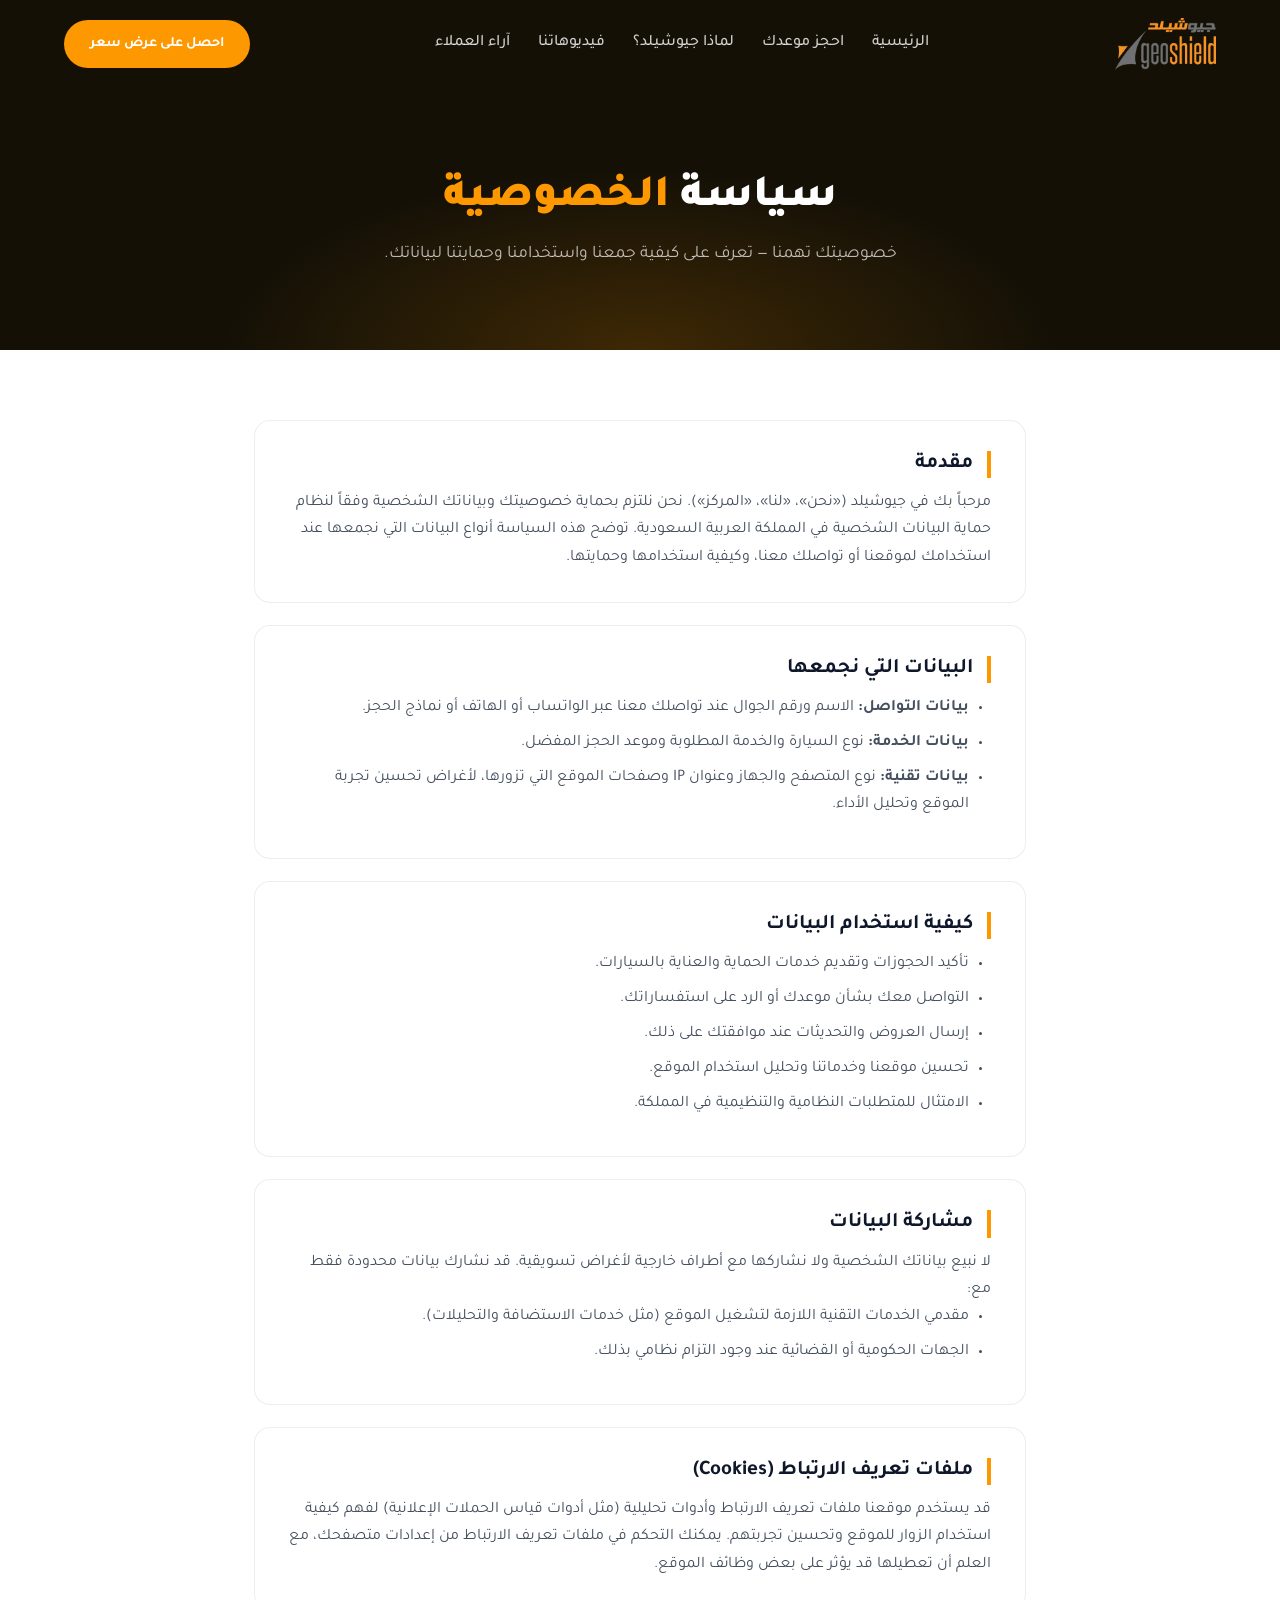
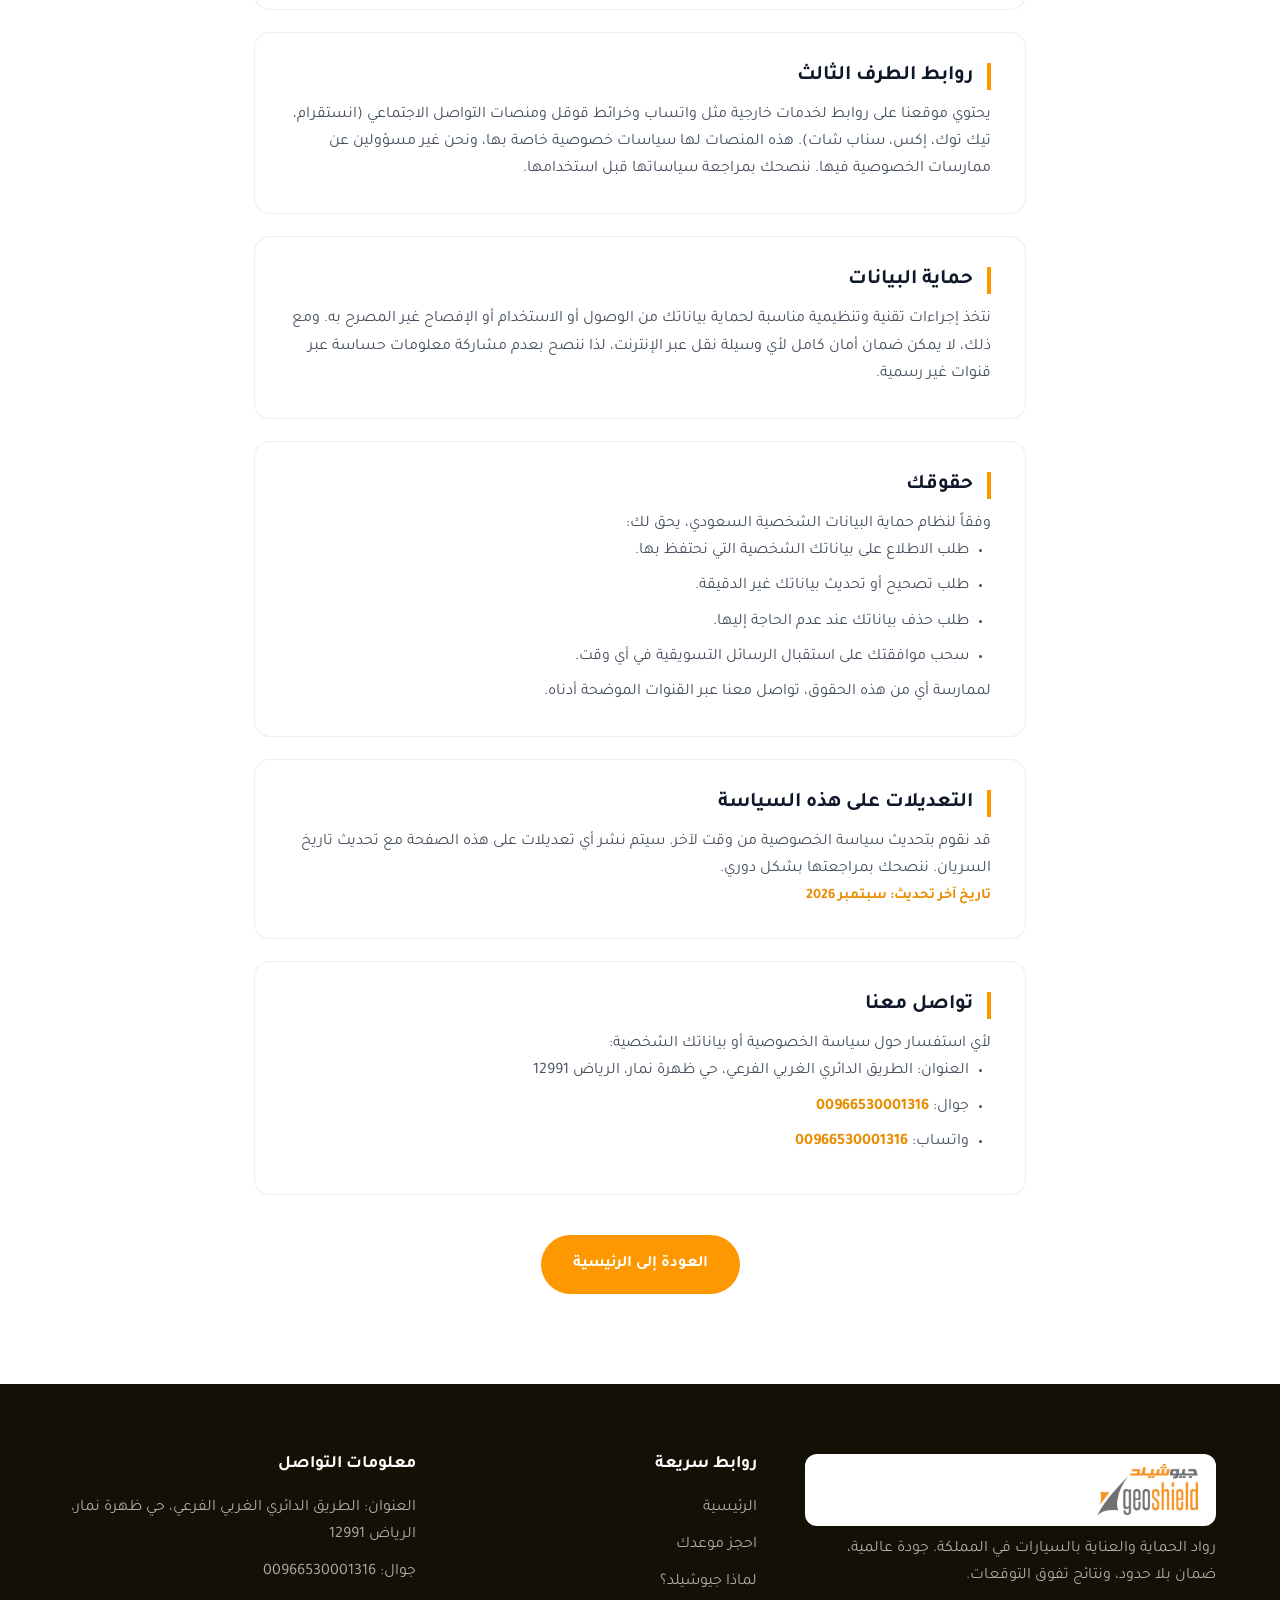
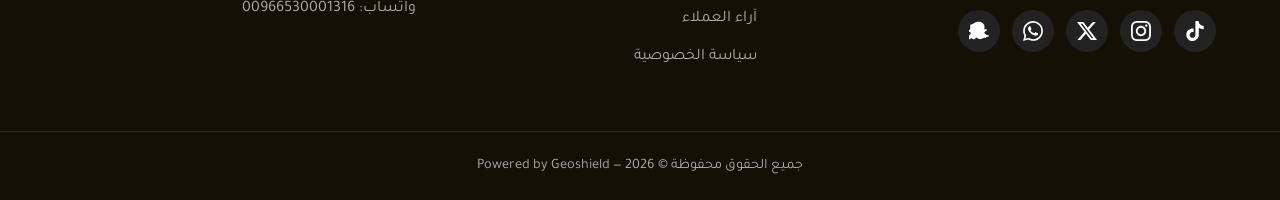
==== privacy.html @ b201f543 "Add privacy policy page, official brand icons, GTM hook - New privacy.html (Arabic PDPL-aligned priv" ====
<!DOCTYPE html>
<html lang="ar" dir="rtl">
<head>
  <meta charset="UTF-8" />
  <meta name="viewport" content="width=device-width, initial-scale=1.0" />
  <title>سياسة الخصوصية | جيوشيلد — Geoshield</title>
  <meta name="description" content="سياسة الخصوصية لمركز جيوشيلد للعناية بالسيارات — كيف نجمع ونستخدم ونحمي بياناتك." />
  <meta name="robots" content="index, follow" />
  <meta name="theme-color" content="#FD9800" />
  <link rel="canonical" href="https://geoshield-sa.com/privacy" />
  <link rel="icon" href="assets/favicon.png" />
  <link rel="preconnect" href="https://fonts.googleapis.com" />
  <link rel="preconnect" href="https://fonts.gstatic.com" crossorigin />
  <link href="https://fonts.googleapis.com/css2?family=Tajawal:wght@400;500;700;800;900&display=swap" rel="stylesheet" />
  <link rel="stylesheet" href="style.css" />
</head>
<body>

  <!-- ===== Header ===== -->
  <header class="site-header scrolled" id="siteHeader">
    <div class="container header-inner">
      <a href="index.html" class="logo">
        <img src="assets/logo.png" alt="Geoshield - جيوشيلد" />
      </a>

      <nav class="main-nav" id="mainNav">
        <a href="index.html" class="nav-link">الرئيسية</a>
        <a href="index.html#booking" class="nav-link">احجز موعدك</a>
        <a href="index.html#features" class="nav-link">لماذا جيوشيلد؟</a>
        <a href="index.html#videos" class="nav-link">فيديوهاتنا</a>
        <a href="index.html#reviews" class="nav-link">آراء العملاء</a>
      </nav>

      <a href="https://wa.me/966530001316" target="_blank" rel="noopener" class="btn btn-primary header-cta">احصل على عرض سعر</a>

      <button class="menu-toggle" id="menuToggle" aria-label="القائمة">
        <span></span><span></span><span></span>
      </button>
    </div>
  </header>

  <!-- ===== Page hero ===== -->
  <section class="page-hero">
    <div class="container">
      <h1>سياسة <span class="accent">الخصوصية</span></h1>
      <p>خصوصيتك تهمنا — تعرف على كيفية جمعنا واستخدامنا وحمايتنا لبياناتك.</p>
    </div>
  </section>

  <!-- ===== Content ===== -->
  <section class="policy-content">
    <div class="container policy-container">

      <div class="policy-block reveal">
        <h2>مقدمة</h2>
        <p>مرحباً بك في جيوشيلد («نحن»، «لنا»، «المركز»). نحن نلتزم بحماية خصوصيتك وبياناتك الشخصية وفقاً لنظام حماية البيانات الشخصية في المملكة العربية السعودية. توضح هذه السياسة أنواع البيانات التي نجمعها عند استخدامك لموقعنا أو تواصلك معنا، وكيفية استخدامها وحمايتها.</p>
      </div>

      <div class="policy-block reveal">
        <h2>البيانات التي نجمعها</h2>
        <ul>
          <li><strong>بيانات التواصل:</strong> الاسم ورقم الجوال عند تواصلك معنا عبر الواتساب أو الهاتف أو نماذج الحجز.</li>
          <li><strong>بيانات الخدمة:</strong> نوع السيارة والخدمة المطلوبة وموعد الحجز المفضل.</li>
          <li><strong>بيانات تقنية:</strong> نوع المتصفح والجهاز وعنوان IP وصفحات الموقع التي تزورها، لأغراض تحسين تجربة الموقع وتحليل الأداء.</li>
        </ul>
      </div>

      <div class="policy-block reveal">
        <h2>كيفية استخدام البيانات</h2>
        <ul>
          <li>تأكيد الحجوزات وتقديم خدمات الحماية والعناية بالسيارات.</li>
          <li>التواصل معك بشأن موعدك أو الرد على استفساراتك.</li>
          <li>إرسال العروض والتحديثات عند موافقتك على ذلك.</li>
          <li>تحسين موقعنا وخدماتنا وتحليل استخدام الموقع.</li>
          <li>الامتثال للمتطلبات النظامية والتنظيمية في المملكة.</li>
        </ul>
      </div>

      <div class="policy-block reveal">
        <h2>مشاركة البيانات</h2>
        <p>لا نبيع بياناتك الشخصية ولا نشاركها مع أطراف خارجية لأغراض تسويقية. قد نشارك بيانات محدودة فقط مع:</p>
        <ul>
          <li>مقدمي الخدمات التقنية اللازمة لتشغيل الموقع (مثل خدمات الاستضافة والتحليلات).</li>
          <li>الجهات الحكومية أو القضائية عند وجود التزام نظامي بذلك.</li>
        </ul>
      </div>

      <div class="policy-block reveal">
        <h2>ملفات تعريف الارتباط (Cookies)</h2>
        <p>قد يستخدم موقعنا ملفات تعريف الارتباط وأدوات تحليلية (مثل أدوات قياس الحملات الإعلانية) لفهم كيفية استخدام الزوار للموقع وتحسين تجربتهم. يمكنك التحكم في ملفات تعريف الارتباط من إعدادات متصفحك، مع العلم أن تعطيلها قد يؤثر على بعض وظائف الموقع.</p>
      </div>

      <div class="policy-block reveal">
        <h2>روابط الطرف الثالث</h2>
        <p>يحتوي موقعنا على روابط لخدمات خارجية مثل واتساب وخرائط قوقل ومنصات التواصل الاجتماعي (انستقرام، تيك توك، إكس، سناب شات). هذه المنصات لها سياسات خصوصية خاصة بها، ونحن غير مسؤولين عن ممارسات الخصوصية فيها. ننصحك بمراجعة سياساتها قبل استخدامها.</p>
      </div>

      <div class="policy-block reveal">
        <h2>حماية البيانات</h2>
        <p>نتخذ إجراءات تقنية وتنظيمية مناسبة لحماية بياناتك من الوصول أو الاستخدام أو الإفصاح غير المصرح به. ومع ذلك، لا يمكن ضمان أمان كامل لأي وسيلة نقل عبر الإنترنت، لذا ننصح بعدم مشاركة معلومات حساسة عبر قنوات غير رسمية.</p>
      </div>

      <div class="policy-block reveal">
        <h2>حقوقك</h2>
        <p>وفقاً لنظام حماية البيانات الشخصية السعودي، يحق لك:</p>
        <ul>
          <li>طلب الاطلاع على بياناتك الشخصية التي نحتفظ بها.</li>
          <li>طلب تصحيح أو تحديث بياناتك غير الدقيقة.</li>
          <li>طلب حذف بياناتك عند عدم الحاجة إليها.</li>
          <li>سحب موافقتك على استقبال الرسائل التسويقية في أي وقت.</li>
        </ul>
        <p>لممارسة أي من هذه الحقوق، تواصل معنا عبر القنوات الموضحة أدناه.</p>
      </div>

      <div class="policy-block reveal">
        <h2>التعديلات على هذه السياسة</h2>
        <p>قد نقوم بتحديث سياسة الخصوصية من وقت لآخر. سيتم نشر أي تعديلات على هذه الصفحة مع تحديث تاريخ السريان. ننصحك بمراجعتها بشكل دوري.</p>
        <p class="policy-date">تاريخ آخر تحديث: سبتمبر 2026</p>
      </div>

      <div class="policy-block reveal">
        <h2>تواصل معنا</h2>
        <p>لأي استفسار حول سياسة الخصوصية أو بياناتك الشخصية:</p>
        <ul>
          <li>العنوان: الطريق الدائري الغربي الفرعي، حي ظهرة نمار، الرياض 12991</li>
          <li>جوال: <a href="tel:00966530001316" dir="ltr">00966530001316</a></li>
          <li>واتساب: <a href="https://wa.me/966530001316" target="_blank" rel="noopener" dir="ltr">00966530001316</a></li>
        </ul>
      </div>

      <div class="policy-back reveal">
        <a href="index.html" class="btn btn-primary">العودة إلى الرئيسية</a>
      </div>

    </div>
  </section>

  <!-- ===== Footer ===== -->
  <footer class="site-footer">
    <div class="container footer-grid">
      <div class="footer-col footer-brand">
        <a href="index.html" class="logo footer-logo">
          <img src="assets/logo.png" alt="Geoshield - جيوشيلد" />
        </a>
        <p>رواد الحماية والعناية بالسيارات في المملكة. جودة عالمية، ضمان بلا حدود، ونتائج تفوق التوقعات.</p>
        <div class="socials">
          <a href="https://www.tiktok.com/@geoshield2024" target="_blank" rel="noopener" aria-label="تيك توك" title="TikTok" class="social-tiktok">
            <svg viewBox="0 0 24 24" fill="currentColor"><path d="M12.525.02c1.31-.02 2.61-.01 3.91-.02.08 1.53.63 3.09 1.75 4.17 1.12 1.11 2.7 1.62 4.24 1.79v4.03c-1.44-.05-2.89-.35-4.2-.97-.57-.26-1.1-.59-1.62-.93-.01 2.92.01 5.84-.02 8.75-.08 1.4-.54 2.79-1.35 3.94-1.31 1.92-3.58 3.17-5.91 3.21-1.43.08-2.86-.31-4.08-1.03-2.02-1.19-3.44-3.37-3.65-5.71-.02-.5-.03-1-.01-1.49.18-1.9 1.12-3.72 2.58-4.96 1.66-1.44 3.98-2.13 6.15-1.72.02 1.48-.04 2.96-.04 4.44-.99-.32-2.15-.23-3.02.37-.63.41-1.11 1.04-1.36 1.75-.21.51-.15 1.07-.14 1.61.24 1.64 1.82 3.02 3.5 2.87 1.12-.01 2.19-.66 2.77-1.61.19-.33.4-.67.41-1.06.1-1.79.06-3.57.07-5.36.01-4.03-.01-8.05.02-12.07z"/></svg>
          </a>
          <a href="https://www.instagram.com/geoshield2024" target="_blank" rel="noopener" aria-label="انستقرام" title="Instagram" class="social-instagram">
            <svg viewBox="0 0 24 24" fill="currentColor"><path d="M12 0C8.74 0 8.333.015 7.053.072 5.775.132 4.905.333 4.14.63c-.789.306-1.459.717-2.126 1.384S.935 3.35.63 4.14C.333 4.905.131 5.775.072 7.053.012 8.333 0 8.74 0 12s.015 3.667.072 4.947c.06 1.277.261 2.148.558 2.913.306.788.717 1.459 1.384 2.126.667.666 1.336 1.079 2.126 1.384.766.296 1.636.499 2.913.558C8.333 23.988 8.74 24 12 24s3.667-.015 4.947-.072c1.277-.06 2.148-.262 2.913-.558.788-.306 1.459-.718 2.126-1.384.666-.667 1.079-1.335 1.384-2.126.296-.765.499-1.636.558-2.913.06-1.28.072-1.687.072-4.947s-.015-3.667-.072-4.947c-.06-1.277-.262-2.149-.558-2.913-.306-.789-.718-1.459-1.384-2.126C21.319 1.347 20.651.935 19.86.63c-.765-.297-1.636-.499-2.913-.558C15.667.012 15.26 0 12 0zm0 2.16c3.203 0 3.585.016 4.85.071 1.17.055 1.805.249 2.227.415.562.217.96.477 1.382.896.419.42.679.819.896 1.381.164.422.36 1.057.413 2.227.057 1.266.07 1.646.07 4.85s-.015 3.585-.074 4.85c-.061 1.17-.256 1.805-.421 2.227-.224.562-.479.96-.899 1.382-.419.419-.824.679-1.38.896-.42.164-1.065.36-2.235.413-1.274.057-1.649.07-4.859.07-3.211 0-3.586-.015-4.859-.074-1.171-.061-1.816-.256-2.236-.421-.569-.224-.96-.479-1.379-.899-.421-.419-.69-.824-.9-1.38-.165-.42-.359-1.065-.42-2.235-.045-1.26-.061-1.649-.061-4.844 0-3.196.016-3.586.061-4.861.061-1.17.255-1.814.42-2.234.21-.57.479-.96.9-1.381.419-.419.81-.689 1.379-.898.42-.166 1.051-.361 2.221-.421 1.275-.045 1.65-.06 4.859-.06l.045.03zm0 3.678c-3.405 0-6.162 2.76-6.162 6.162 0 3.405 2.76 6.162 6.162 6.162 3.405 0 6.162-2.76 6.162-6.162 0-3.405-2.76-6.162-6.162-6.162zM12 16c-2.21 0-4-1.79-4-4s1.79-4 4-4 4 1.79 4 4-1.79 4-4 4zm7.846-10.405c0 .795-.646 1.44-1.44 1.44-.795 0-1.44-.646-1.44-1.44 0-.794.646-1.439 1.44-1.439.793-.001 1.44.645 1.44 1.439z"/></svg>
          </a>
          <a href="https://x.com/geoshield2024" target="_blank" rel="noopener" aria-label="إكس" title="X" class="social-x">
            <svg viewBox="0 0 24 24" fill="currentColor"><path d="M18.901 1.153h3.68l-8.04 9.19L24 22.846h-7.406l-5.8-7.584-6.638 7.584H.474l8.6-9.83L0 1.154h7.594l5.243 6.932ZM17.61 20.644h2.039L6.486 3.24H4.298Z"/></svg>
          </a>
          <a href="https://wa.me/966530001316" target="_blank" rel="noopener" aria-label="واتساب" title="WhatsApp" class="social-whatsapp">
            <svg viewBox="0 0 24 24" fill="currentColor"><path d="M17.472 14.382c-.297-.149-1.758-.867-2.03-.967-.273-.099-.471-.148-.67.15-.197.297-.767.966-.94 1.164-.173.199-.347.223-.644.075-.297-.15-1.255-.463-2.39-1.475-.883-.788-1.48-1.761-1.653-2.059-.173-.297-.018-.458.13-.606.134-.133.298-.347.446-.52.149-.174.198-.298.298-.497.099-.198.05-.371-.025-.52-.075-.149-.669-1.612-.916-2.207-.242-.579-.487-.5-.669-.51-.173-.008-.371-.01-.57-.01-.198 0-.52.074-.792.372-.272.297-1.04 1.016-1.04 2.479 0 1.462 1.065 2.875 1.213 3.074.149.198 2.096 3.2 5.077 4.487.709.306 1.262.489 1.694.625.712.227 1.36.195 1.871.118.571-.085 1.758-.719 2.006-1.413.248-.694.248-1.289.173-1.413-.074-.124-.272-.198-.57-.347m-5.421 7.403h-.004a9.87 9.87 0 01-5.031-1.378l-.361-.214-3.741.982.998-3.648-.235-.374a9.86 9.86 0 01-1.51-5.26c.001-5.45 4.436-9.884 9.888-9.884 2.64 0 5.122 1.03 6.988 2.898a9.825 9.825 0 012.893 6.994c-.003 5.45-4.437 9.884-9.885 9.884m8.413-18.297A11.815 11.815 0 0012.05 0C5.495 0 .16 5.335.157 11.892c0 2.096.547 4.142 1.588 5.945L.057 24l6.305-1.654a11.882 11.882 0 005.683 1.448h.005c6.554 0 11.89-5.335 11.893-11.893 0-3.176-1.236-6.16-3.485-8.403z"/></svg>
          </a>
          <a href="https://www.snapchat.com/add/geoshield2024" target="_blank" rel="noopener" aria-label="سناب شات" title="Snapchat" class="social-snapchat">
            <svg viewBox="0 0 24 24" fill="currentColor"><path d="M12.206.793c.99 0 4.347.276 5.93 3.821.529 1.193.403 3.219.299 4.847l-.003.06c-.012.18-.022.345-.03.51.075.045.203.09.401.09.3-.016.659-.12 1.033-.301.165-.088.344-.104.464-.104.182 0 .359.029.509.09.45.149.734.479.734.838.015.449-.419.839-1.106 1.123-.059.029-.135.075-.24.135-.704.42-1.689 1.096-1.811 1.767-.015.09-.016.195.03.314.359.959 1.383 2.168 3.195 2.807.40.14 1.05.283 1.732.359.39.045.705.35.705.75 0 .18-.074.33-.216.439-.34.269-1.542.704-2.983.869-.083.165-.268.614-.330.854-.047.167-.104.285-.224.315-.36.104-1.005-.21-1.845-.21-.314 0-.644.045-.958.135-.374.104-.708.269-1.047.478-.762.479-1.591.987-2.823.987-.136 0-.277-.015-.418-.045h-.077c-.254-.015-.524-.031-.809-.031-.525 0-1.048-.015-1.396-.644-.149-.269-.463-.569-.914-.733-.464-.166-.853-.226-1.093-.227-.06 0-.119.006-.18.015-.104.016-.254.045-.389.104-.364.166-.523.362-.66.524-.044.045-.086.089-.134.135-.249.314-.704.928-1.532.928-.39 0-.823-.09-1.303-.286-.495-.195-.96-.434-1.154-.494-.421-.123-.704-.178-.883-.18-.36-.006-.569.135-.778.356-.074.075-.163.16-.269.26-.299.298-.763.417-1.149.412-.162-.006-.308-.029-.43-.074-.074-.031-.133-.076-.178-.135-.135-.193-.209-.48-.314-.728-.073-.179-.163-.402-.268-.522-1.555-.09-2.983-.439-3.24-.787-.105-.149-.151-.321-.136-.509.03-.36.359-.631.69-.691.141-.029.282-.051.423-.075.659-.106 1.576-.254 2.211-.532 1.679-.734 2.504-2.237 2.733-2.933.046-.134.062-.312.051-.478-.023-.359-.209-.703-.539-.934-.435-.299-.986-.551-1.615-.741-.105-.031-.225-.061-.33-.09-.359-.09-.702-.18-.959-.374-.216-.164-.371-.388-.44-.637-.076-.27-.007-.549.194-.776.254-.293.645-.421 1.017-.419.163-.001.314.029.471.077.191.059.419.135.73.135.196 0 .468-.06.797-.352l.096-.111c.097-1.649.096-3.587.035-4.715-.015-.269-.018-.603 0-.878C6.159 3.462 7.16.955 10.105.808 10.508.793 11.932.793 12.206.793z"/></svg>
          </a>
        </div>
      </div>

      <div class="footer-col">
        <h4>روابط سريعة</h4>
        <a href="index.html">الرئيسية</a>
        <a href="index.html#booking">احجز موعدك</a>
        <a href="index.html#features">لماذا جيوشيلد؟</a>
        <a href="index.html#reviews">آراء العملاء</a>
        <a href="privacy.html">سياسة الخصوصية</a>
      </div>

      <div class="footer-col">
        <h4>معلومات التواصل</h4>
        <p>العنوان: الطريق الدائري الغربي الفرعي، حي ظهرة نمار، الرياض 12991</p>
        <p>جوال: <a href="tel:00966530001316" dir="ltr">00966530001316</a></p>
        <p>واتساب: <a href="https://wa.me/966530001316" target="_blank" rel="noopener" dir="ltr">00966530001316</a></p>
      </div>
    </div>

    <div class="footer-bottom">
      <div class="container">
        <p>جميع الحقوق محفوظة © <span id="year">2026</span> — Powered by Geoshield</p>
      </div>
    </div>
  </footer>

  <script src="script.js"></script>
</body>
</html>
---- style.css ----
/* ===== Geoshield Landing — same palette as geoshield-sa.com ===== */
:root {
  --orange: #FD9800;
  --orange-dark: #E98C00;
  --navy: #0F172A;
  --gray: #454F5E;
  --cream: #FEF9E1;
  --cream-dark: #F9F0C8;
  --dark: #141006;
  --dark-2: #222222;
  --white: #FFFFFF;
  --radius: 16px;
  --shadow: 0 10px 30px rgba(15, 23, 42, .10);
  --transition: .3s ease;
}

* { margin: 0; padding: 0; box-sizing: border-box; }

html { scroll-behavior: smooth; scroll-padding-top: 90px; }

body {
  font-family: 'Tajawal', sans-serif;
  color: var(--gray);
  background: var(--white);
  line-height: 1.7;
  overflow-x: hidden;
}

.container { max-width: 1200px; margin: 0 auto; padding: 0 24px; }

h1, h2, h3, h4 { color: var(--navy); line-height: 1.3; }
a { text-decoration: none; color: inherit; }
img { max-width: 100%; display: block; }

.accent { color: var(--orange); }

/* ===== Buttons ===== */
.btn {
  display: inline-flex;
  align-items: center;
  gap: 10px;
  padding: 14px 30px;
  border-radius: 50px;
  font-weight: 700;
  font-size: 1rem;
  border: 2px solid transparent;
  cursor: pointer;
  transition: var(--transition);
}
.btn-sm { padding: 10px 24px; font-size: .9rem; }

.btn-primary {
  background: var(--orange);
  color: var(--white);
}
.btn-primary:hover {
  background: var(--orange-dark);
  transform: translateY(-3px);
  box-shadow: 0 12px 24px rgba(253, 152, 0, .35);
}

.btn-outline {
  border-color: rgba(255, 255, 255, .35);
  color: var(--white);
}
.btn-outline:hover {
  background: var(--white);
  color: var(--navy);
  transform: translateY(-3px);
}

.btn-outline-dark {
  border-color: var(--navy);
  color: var(--navy);
}
.btn-outline-dark:hover {
  background: var(--navy);
  color: var(--white);
  transform: translateY(-3px);
}

.btn-light {
  background: var(--white);
  color: var(--orange-dark);
}
.btn-light:hover {
  background: var(--navy);
  color: var(--white);
  transform: translateY(-3px);
}

/* ===== Header ===== */
.site-header {
  position: fixed;
  inset-inline: 0;
  top: 0;
  z-index: 100;
  padding: 18px 0;
  transition: var(--transition);
}
.site-header.scrolled {
  background: rgba(20, 16, 6, .92);
  backdrop-filter: blur(12px);
  padding: 10px 0;
  box-shadow: 0 4px 20px rgba(0, 0, 0, .35);
}

.header-inner {
  display: flex;
  align-items: center;
  justify-content: space-between;
  gap: 20px;
}

.logo img { height: 52px; width: auto; }

.main-nav {
  display: flex;
  gap: 28px;
}
.nav-link {
  color: rgba(255, 255, 255, .8);
  font-weight: 500;
  position: relative;
  transition: var(--transition);
}
.nav-link::after {
  content: '';
  position: absolute;
  bottom: -6px;
  inset-inline-start: 0;
  width: 0;
  height: 2px;
  background: var(--orange);
  transition: var(--transition);
}
.nav-link:hover, .nav-link.active { color: var(--white); }
.nav-link:hover::after, .nav-link.active::after { width: 100%; }

.header-cta { padding: 10px 24px; font-size: .9rem; }

.menu-toggle {
  display: none;
  flex-direction: column;
  gap: 5px;
  background: none;
  border: none;
  cursor: pointer;
  padding: 6px;
}
.menu-toggle span {
  width: 26px;
  height: 3px;
  background: var(--white);
  border-radius: 3px;
  transition: var(--transition);
}
.menu-toggle.open span:nth-child(1) { transform: translateY(8px) rotate(45deg); }
.menu-toggle.open span:nth-child(2) { opacity: 0; }
.menu-toggle.open span:nth-child(3) { transform: translateY(-8px) rotate(-45deg); }

/* ===== Hero ===== */
.hero {
  position: relative;
  background: var(--dark);
  padding: 170px 0 140px;
  overflow: hidden;
}
.hero::before {
  content: '';
  position: absolute;
  inset: 0;
  background:
    radial-gradient(600px 300px at 85% 20%, rgba(253, 152, 0, .18), transparent 70%),
    radial-gradient(500px 300px at 10% 90%, rgba(253, 152, 0, .10), transparent 70%);
}
.hero-glow {
  position: absolute;
  bottom: -140px;
  inset-inline-start: 50%;
  transform: translateX(50%);
  width: 900px;
  height: 300px;
  background: radial-gradient(ellipse, rgba(253, 152, 0, .25), transparent 70%);
  pointer-events: none;
}

.hero-inner {
  position: relative;
  display: grid;
  grid-template-columns: 1.1fr 1fr;
  align-items: center;
  gap: 40px;
}

.hero-badge {
  display: inline-block;
  background: rgba(253, 152, 0, .14);
  color: var(--orange);
  border: 1px solid rgba(253, 152, 0, .4);
  padding: 6px 18px;
  border-radius: 50px;
  font-size: .85rem;
  font-weight: 700;
  margin-bottom: 20px;
}

.hero-text h1 {
  color: var(--white);
  font-size: clamp(2rem, 4.5vw, 3.4rem);
  font-weight: 900;
  margin-bottom: 18px;
}
.hero-text p {
  color: rgba(255, 255, 255, .72);
  font-size: 1.2rem;
  max-width: 480px;
  margin-bottom: 34px;
}

.hero-actions { display: flex; gap: 16px; flex-wrap: wrap; }

.hero-image img {
  filter: drop-shadow(0 30px 40px rgba(0, 0, 0, .5));
}

/* ===== Info cards ===== */
.info-section {
  position: relative;
  z-index: 2;
  margin-top: -70px;
  padding-bottom: 90px;
}
.info-grid {
  display: grid;
  grid-template-columns: repeat(3, 1fr);
  gap: 24px;
}
.info-card {
  background: var(--white);
  border-radius: var(--radius);
  padding: 36px 28px;
  text-align: center;
  box-shadow: var(--shadow);
  border-top: 4px solid var(--orange);
  transition: var(--transition);
}
.info-card:hover { transform: translateY(-8px); }
.info-card h3 { font-size: 1.25rem; margin-bottom: 8px; }
.info-card p { margin-bottom: 20px; }
.phone-number {
  font-size: 1.5rem;
  font-weight: 800;
  color: var(--navy);
  letter-spacing: 1px;
}

.info-icon {
  width: 64px;
  height: 64px;
  margin: 0 auto 18px;
  background: var(--cream);
  border-radius: 50%;
  display: grid;
  place-items: center;
}
.info-icon svg { width: 30px; height: 30px; fill: var(--orange); }

/* ===== Features ===== */
.features {
  background: var(--cream);
  padding: 100px 0;
}

.section-head {
  text-align: center;
  max-width: 640px;
  margin: 0 auto 60px;
}
.section-head h2 {
  font-size: clamp(1.7rem, 3.5vw, 2.6rem);
  font-weight: 800;
  margin-bottom: 12px;
}
.section-head p { font-size: 1.05rem; }

.section-tag {
  display: inline-block;
  background: var(--cream-dark);
  color: var(--orange-dark);
  padding: 5px 18px;
  border-radius: 50px;
  font-size: .85rem;
  font-weight: 700;
  margin-bottom: 14px;
}

.features-grid {
  display: grid;
  grid-template-columns: repeat(3, 1fr);
  gap: 24px;
}
.feature-card {
  background: var(--white);
  border-radius: var(--radius);
  padding: 36px 28px;
  transition: var(--transition);
  border: 1px solid rgba(15, 23, 42, .06);
}
.feature-card:hover {
  transform: translateY(-8px);
  box-shadow: var(--shadow);
  border-color: rgba(253, 152, 0, .4);
}
.feature-card h3 { font-size: 1.2rem; margin-bottom: 10px; }
.feature-card p { font-size: .95rem; }

.feature-icon {
  width: 60px;
  height: 60px;
  background: linear-gradient(135deg, var(--orange), var(--orange-dark));
  border-radius: 14px;
  display: grid;
  place-items: center;
  margin-bottom: 20px;
  box-shadow: 0 8px 18px rgba(253, 152, 0, .35);
}
.feature-icon svg { width: 30px; height: 30px; fill: var(--white); }

/* ===== Videos (social embeds) ===== */
.videos {
  background: var(--white);
  padding: 100px 0;
}

.video-tabs {
  display: flex;
  justify-content: center;
  gap: 14px;
  margin-bottom: 44px;
}
.video-tab {
  display: inline-flex;
  align-items: center;
  gap: 10px;
  padding: 12px 32px;
  border-radius: 50px;
  border: 2px solid rgba(15, 23, 42, .12);
  background: var(--white);
  color: var(--navy);
  font-family: inherit;
  font-weight: 700;
  font-size: 1rem;
  cursor: pointer;
  transition: var(--transition);
}
.video-tab:hover { border-color: var(--orange); color: var(--orange-dark); }
.video-tab.active {
  background: var(--orange);
  border-color: var(--orange);
  color: var(--white);
  box-shadow: 0 10px 22px rgba(253, 152, 0, .35);
}

.video-panel { display: none; }
.video-panel.active { display: block; }

/* Horizontal video scroller with branded scrollbar */
.video-grid {
  display: flex;
  gap: 24px;
  overflow-x: auto;
  overscroll-behavior-x: contain;
  scroll-snap-type: x mandatory;
  padding: 4px 4px 18px;
  scrollbar-width: thin;
  scrollbar-color: var(--orange) var(--cream);
}
.video-grid > * {
  flex: 0 0 min(340px, 82vw);
  scroll-snap-align: start;
}
.video-grid::-webkit-scrollbar { height: 10px; }
.video-grid::-webkit-scrollbar-track {
  background: var(--cream);
  border-radius: 10px;
}
.video-grid::-webkit-scrollbar-thumb {
  background: linear-gradient(135deg, var(--orange), var(--orange-dark));
  border-radius: 10px;
  border: 2px solid var(--cream);
}
.video-grid::-webkit-scrollbar-thumb:hover { background: var(--orange-dark); }
.video-frame {
  border: none;
  width: 100%;
  height: 760px;
  border-radius: var(--radius);
  background: var(--cream);
  box-shadow: var(--shadow);
}
/* Social video cards: embed media on top + branded "Watch now" footer
   covering the whole card bottom (desc/comments hidden) */
.tiktok-card,
.ig-card {
  display: flex;
  flex-direction: column;
  border-radius: var(--radius);
  overflow: hidden;
  background: var(--white);
  box-shadow: var(--shadow);
}
.tiktok-media,
.ig-media {
  overflow: hidden;
  background: #010101;
}
.tiktok-media .video-frame,
.ig-media .video-frame {
  border-radius: 0;
  box-shadow: none;
}

/* TikTok: player is 9:16 -> show exactly that, meta block sits right below */
.tiktok-media {
  aspect-ratio: 10 / 17;
  max-height: 620px;
}
.tiktok-media .video-frame {
  height: calc(100% + 220px);
  background: #010101;
}

/* Instagram: keep header + media (4:5 = 125% width), crop actions/caption below */
.ig-media { aspect-ratio: 3 / 4; background: var(--cream); }
.ig-media .video-frame { height: calc(100% + 340px); }

.tiktok-watch,
.ig-watch {
  display: flex;
  align-items: center;
  justify-content: center;
  gap: 10px;
  padding: 15px;
  color: var(--white);
  font-weight: 700;
  font-size: 1rem;
  transition: var(--transition);
}


.tiktok-watch svg,
.ig-watch svg { fill: var(--white); transition: var(--transition); }

/* TikTok brand: black + cyan/pink glitch accent */
.tiktok-watch {
  background: #010101;
  text-shadow: -1.5px 0 rgba(37, 244, 238, .7), 1.5px 0 rgba(254, 44, 85, .7);
}
.tiktok-watch svg {
  filter: drop-shadow(-1.5px 0 #25F4EE) drop-shadow(1.5px 0 #FE2C55);
}
.tiktok-watch:hover { background: #1f1f23; }

/* Instagram brand gradient */
.ig-watch {
  background: linear-gradient(45deg, #f09433, #e6683c, #dc2743, #cc2366, #bc1888);
  background-size: 200% 200%;
}
.ig-watch:hover {
  background-position: 100% 50%;
  filter: brightness(1.05);
}

.video-fallback {
  flex: 1 1 100%;
  background: var(--dark);
  border-radius: var(--radius);
  padding: 60px 30px;
  text-align: center;
  color: rgba(255, 255, 255, .7);
}
.video-fallback svg {
  width: 48px;
  height: 48px;
  fill: var(--orange);
  margin-bottom: 14px;
}
.video-fallback h3 { color: var(--white); margin-bottom: 8px; }
.video-fallback p { max-width: 480px; margin: 0 auto 22px; }

.video-more {
  text-align: center;
  margin-top: 36px;
}

/* ===== CTA Banner ===== */
.cta-banner {
  background: var(--dark);
  padding: 90px 0;
  position: relative;
  overflow: hidden;
}
.cta-banner::before {
  content: '';
  position: absolute;
  inset: 0;
  background: radial-gradient(700px 300px at 20% 50%, rgba(253, 152, 0, .22), transparent 70%);
}
.cta-inner {
  position: relative;
  display: flex;
  align-items: center;
  justify-content: space-between;
  gap: 40px;
  flex-wrap: wrap;
}
.cta-label {
  color: var(--orange);
  font-weight: 700;
  font-size: 1.1rem;
}
.cta-phone {
  display: block;
  color: var(--white);
  font-size: clamp(2.2rem, 5vw, 3.4rem);
  font-weight: 900;
  letter-spacing: 2px;
  margin: 6px 0 10px;
  transition: var(--transition);
}
.cta-phone:hover { color: var(--orange); }
.cta-text p {
  color: rgba(255, 255, 255, .7);
  max-width: 520px;
}

/* ===== Reviews ===== */
.reviews { padding: 100px 0; background: var(--white); }

.reviews-grid {
  display: grid;
  grid-template-columns: repeat(3, 1fr);
  gap: 24px;
}
.review-card {
  background: var(--cream);
  border-radius: var(--radius);
  padding: 32px 28px;
  transition: var(--transition);
  border: 1px solid rgba(15, 23, 42, .05);
}
.review-card:hover {
  transform: translateY(-8px);
  box-shadow: var(--shadow);
}
.review-card p { margin-bottom: 22px; font-size: .98rem; }

.stars {
  color: var(--orange);
  font-size: 1.2rem;
  letter-spacing: 4px;
  margin-bottom: 14px;
}

.reviewer {
  display: flex;
  align-items: center;
  gap: 12px;
}
.avatar {
  width: 46px;
  height: 46px;
  border-radius: 50%;
  background: linear-gradient(135deg, var(--orange), var(--orange-dark));
  color: var(--white);
  display: grid;
  place-items: center;
  font-weight: 800;
  font-size: 1.1rem;
}
.reviewer strong { color: var(--navy); display: block; }
.reviewer small { color: var(--gray); }

/* ===== Footer ===== */
.site-footer {
  background: var(--dark);
  color: rgba(255, 255, 255, .65);
  padding-top: 70px;
}
.footer-grid {
  display: grid;
  grid-template-columns: 1.4fr 1fr 1.2fr;
  gap: 48px;
  padding-bottom: 50px;
}
.footer-logo {
  display: inline-block;
  background: var(--white);
  padding: 10px 18px;
  border-radius: 12px;
  margin-bottom: 20px;
}
.footer-logo img { height: 52px; }

.footer-col h4 {
  color: var(--white);
  margin-bottom: 18px;
  font-size: 1.1rem;
}
.footer-col a {
  display: block;
  margin-bottom: 10px;
  transition: var(--transition);
}
.footer-col a:hover { color: var(--orange); }
.footer-col p { margin-bottom: 10px; }
.footer-col p a { display: inline; }

.socials { display: flex; gap: 12px; margin-top: 20px; }
.socials a {
  width: 42px;
  height: 42px;
  border-radius: 50%;
  background: var(--dark-2);
  display: grid;
  place-items: center;
  transition: var(--transition);
}
.socials a svg { width: 20px; height: 20px; fill: var(--white); }
.socials a {
  position: relative;
  overflow: hidden;
}
.socials a svg {
  position: relative;
  z-index: 1;
  transition: var(--transition);
}
.socials a:hover { transform: translateY(-5px) scale(1.05); }
.socials a:hover svg { fill: var(--white); }

.social-tiktok:hover   { background: #010101; box-shadow: 0 8px 18px rgba(1, 1, 1, .5); }
.social-instagram:hover { background: linear-gradient(45deg, #f09433, #e6683c, #dc2743, #cc2366, #bc1888); box-shadow: 0 8px 18px rgba(220, 39, 67, .45); }
.social-x:hover        { background: #000000; box-shadow: 0 8px 18px rgba(0, 0, 0, .5); }
.social-whatsapp:hover { background: #25D366; box-shadow: 0 8px 18px rgba(37, 211, 102, .45); }
.social-snapchat:hover { background: #FFFC00; box-shadow: 0 8px 18px rgba(255, 252, 0, .4); }
.social-snapchat:hover svg { fill: #141006; }

.footer-bottom {
  border-top: 1px solid rgba(255, 255, 255, .1);
  padding: 22px 0;
  text-align: center;
  font-size: .9rem;
}

/* ===== Floating contact buttons ===== */
.whatsapp-float,
.call-float {
  position: fixed;
  inset-inline-start: 26px;
  border-radius: 50%;
  color: var(--white);
  display: grid;
  place-items: center;
  z-index: 90;
  transition: var(--transition);
}
.whatsapp-float {
  bottom: 26px;
  --pulse: rgba(37, 211, 102, .45);
  background: #25D366;
  box-shadow: 0 8px 24px rgba(37, 211, 102, .5);
  animation: pulse 2.2s infinite;
}
.whatsapp-float:hover { transform: scale(1.1); background: #1ebe5b; }
@keyframes pulse {
  0% { box-shadow: 0 0 0 0 var(--pulse); }
  70% { box-shadow: 0 0 0 16px rgba(0, 0, 0, 0); }
  100% { box-shadow: 0 0 0 0 rgba(0, 0, 0, 0); }
}
.call-float {
  bottom: 96px;
  --pulse: rgba(253, 152, 0, .45);
  background: var(--orange);
  box-shadow: 0 8px 24px rgba(253, 152, 0, .5);
  animation: pulse 2.2s infinite;
}
.call-float:hover { transform: scale(1.1); background: var(--navy); }
.whatsapp-float, .call-float { width: 58px; height: 58px; }

/* ===== Inner pages (privacy policy) ===== */
.page-hero {
  background: var(--dark);
  padding: 170px 0 80px;
  text-align: center;
  position: relative;
  overflow: hidden;
}
.page-hero::before {
  content: '';
  position: absolute;
  inset: 0;
  background: radial-gradient(600px 260px at 50% 100%, rgba(253, 152, 0, .18), transparent 70%);
}
.page-hero h1 {
  position: relative;
  color: var(--white);
  font-size: clamp(1.9rem, 4vw, 2.8rem);
  font-weight: 900;
  margin-bottom: 12px;
}
.page-hero p {
  position: relative;
  color: rgba(255, 255, 255, .7);
  font-size: 1.1rem;
}

.policy-content { padding: 70px 0 90px; }
.policy-container { max-width: 820px; }
.policy-block {
  background: var(--white);
  border: 1px solid rgba(15, 23, 42, .07);
  border-radius: var(--radius);
  padding: 30px 34px;
  margin-bottom: 22px;
  transition: var(--transition);
}
.policy-block:hover { border-color: rgba(253, 152, 0, .4); box-shadow: var(--shadow); }
.policy-block h2 {
  font-size: 1.3rem;
  margin-bottom: 12px;
  padding-inline-start: 14px;
  border-inline-start: 4px solid var(--orange);
}
.policy-block ul { padding-inline-start: 22px; }
.policy-block li { margin-bottom: 8px; }
.policy-block a { color: var(--orange-dark); font-weight: 700; }
.policy-block a:hover { text-decoration: underline; }
.policy-date { font-size: .9rem; color: var(--orange-dark); font-weight: 700; }
.policy-back { text-align: center; margin-top: 40px; }

/* ===== Reveal animation ===== */
.reveal {
  opacity: 0;
  transform: translateY(30px);
  transition: opacity .7s ease, transform .7s ease;
}
.reveal.visible {
  opacity: 1;
  transform: translateY(0);
}

/* ===== Responsive ===== */
@media (max-width: 992px) {
  .hero-inner { grid-template-columns: 1fr; text-align: center; }
  .hero-text p { margin-inline: auto; }
  .hero-actions { justify-content: center; }
  .hero-image { max-width: 560px; margin: 0 auto; }
  .features-grid, .reviews-grid, .info-grid { grid-template-columns: repeat(2, 1fr); }
  .footer-grid { grid-template-columns: 1fr 1fr; }
}

@media (max-width: 768px) {
  .main-nav {
    position: fixed;
    top: 0;
    inset-inline-end: -100%;
    width: min(320px, 80vw);
    height: 100vh;
    background: var(--dark);
    flex-direction: column;
    padding: 110px 36px 40px;
    gap: 22px;
    transition: inset-inline-end .4s ease;
    box-shadow: -10px 0 40px rgba(0, 0, 0, .4);
  }
  .main-nav.open { inset-inline-end: 0; }
  .nav-link { font-size: 1.1rem; }
  .menu-toggle { display: flex; z-index: 110; }
  .header-cta { display: none; }

  /* Stack video cards vertically on mobile */
  .video-grid {
    flex-direction: column;
    overflow: visible;
    scroll-snap-type: none;
    padding-bottom: 0;
  }
  .video-grid > * { flex: none; width: 100%; }
}

@media (max-width: 600px) {
  .features-grid, .reviews-grid, .info-grid, .footer-grid { grid-template-columns: 1fr; }
  .video-frame { height: 660px; }
  .tiktok-media { max-height: 520px; }
  .video-tabs { flex-wrap: wrap; }
  .hero { padding: 140px 0 120px; }
  .cta-inner { flex-direction: column; text-align: center; }
  .cta-text p { margin-inline: auto; }
}
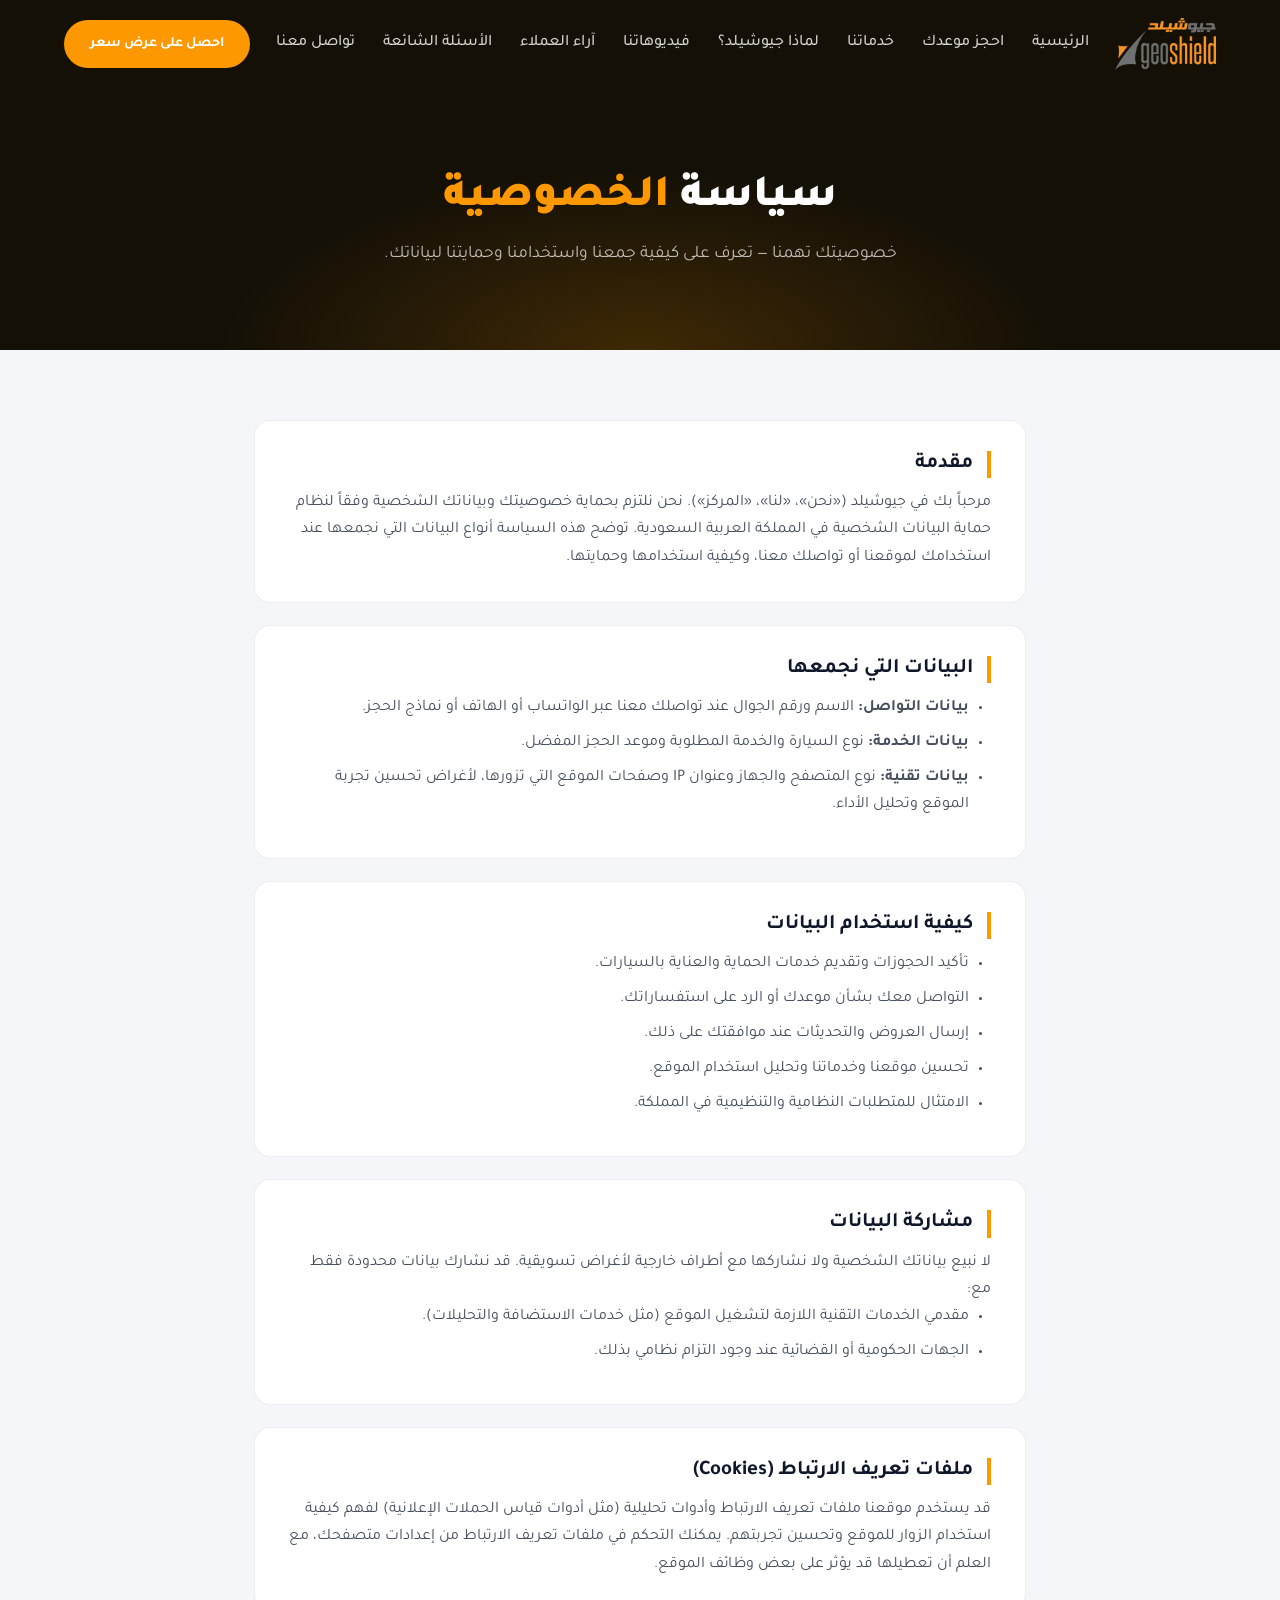
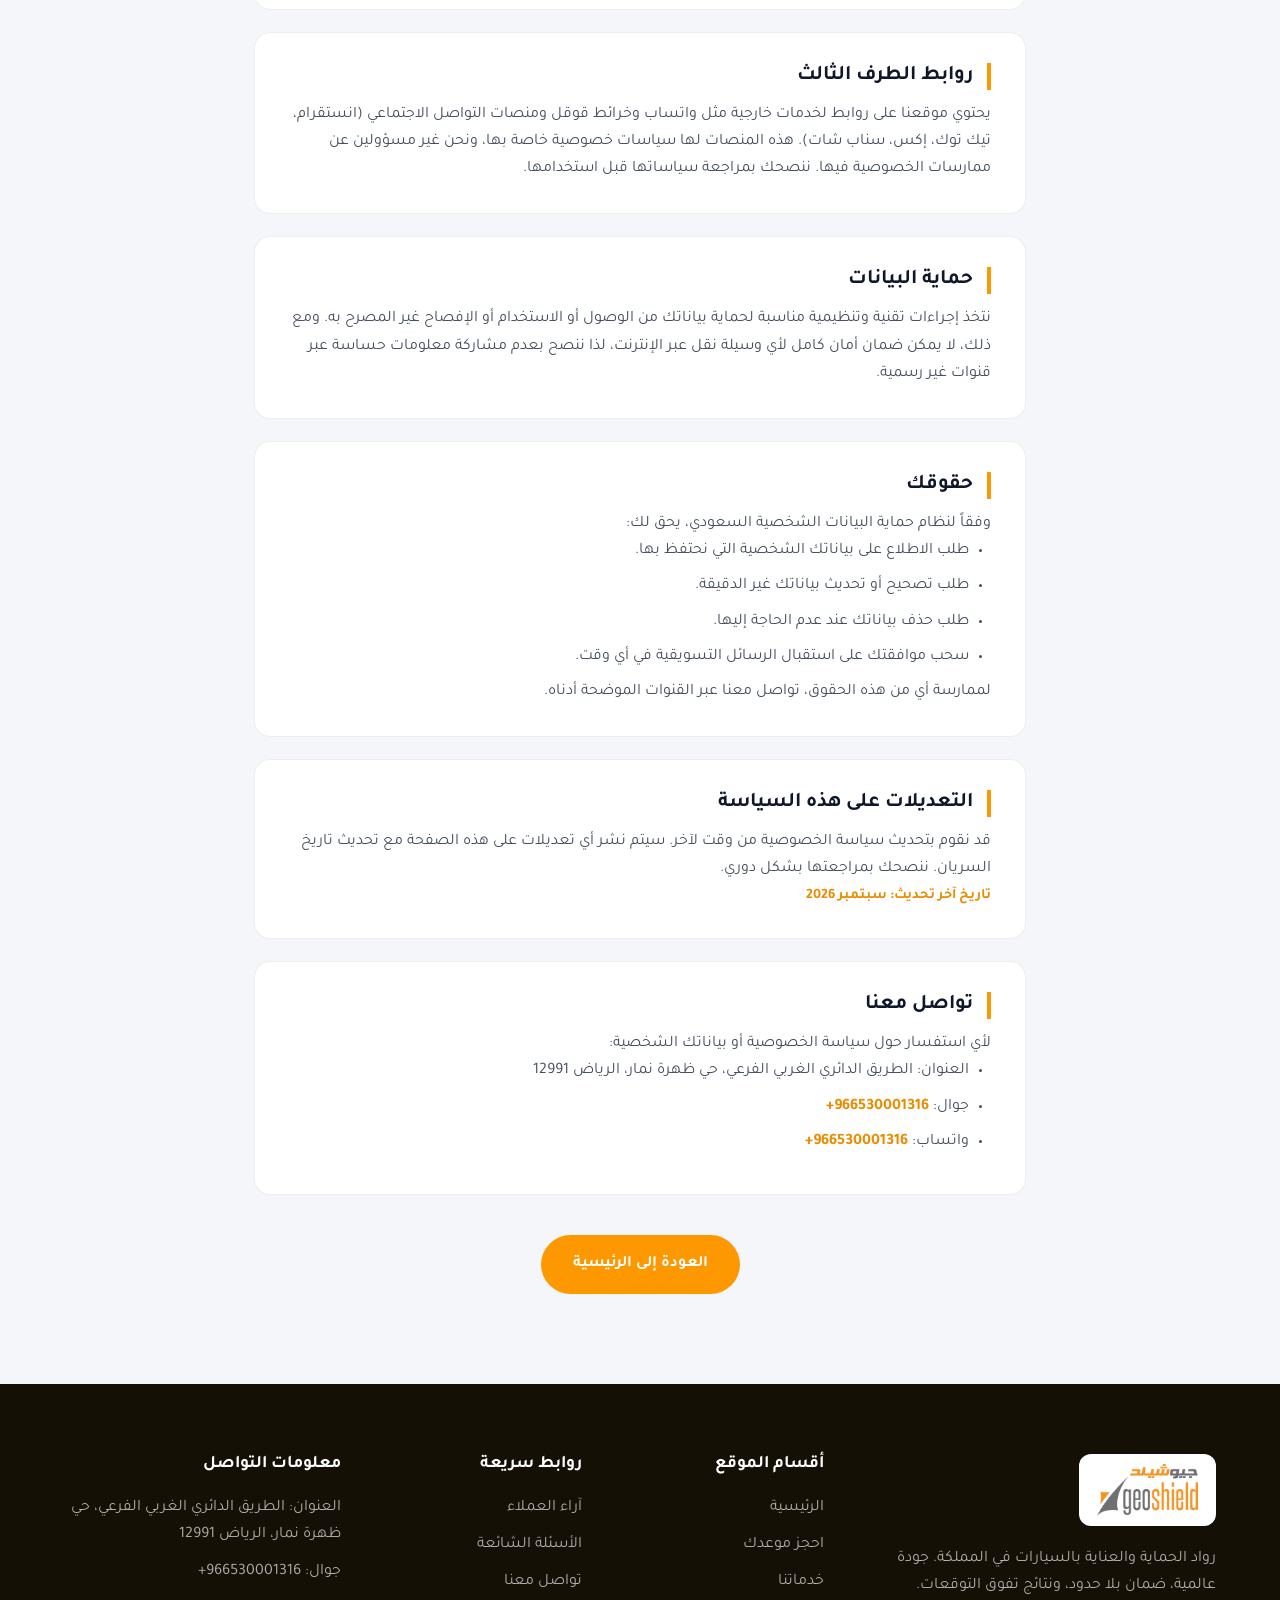
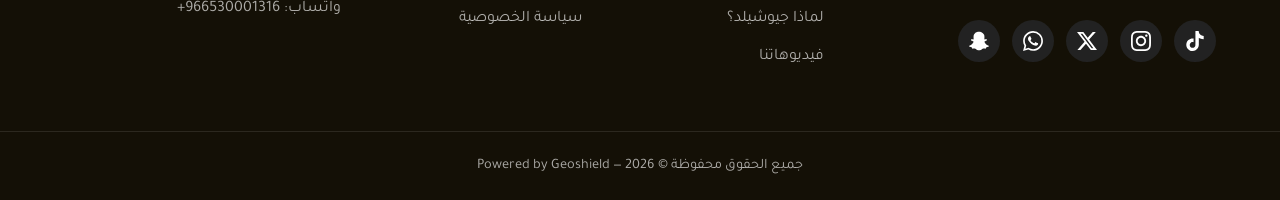
==== commit 6af6a1b9: "PPF-first hero, real Google reviews, services section, SEO files - Hero leads with PPF, trust chips," ====
--- a/privacy.html
+++ b/privacy.html
@@ -7,7 +7,7 @@
   <meta name="description" content="سياسة الخصوصية لمركز جيوشيلد للعناية بالسيارات — كيف نجمع ونستخدم ونحمي بياناتك." />
   <meta name="robots" content="index, follow" />
   <meta name="theme-color" content="#FD9800" />
-  <link rel="canonical" href="https://geoshield-sa.com/privacy" />
+  <link rel="canonical" href="https://smoo-sa.github.io/geoshield-landing/privacy.html" />
   <link rel="icon" href="assets/favicon.png" />
   <link rel="preconnect" href="https://fonts.googleapis.com" />
   <link rel="preconnect" href="https://fonts.gstatic.com" crossorigin />
@@ -26,9 +26,12 @@
       <nav class="main-nav" id="mainNav">
         <a href="index.html" class="nav-link">الرئيسية</a>
         <a href="index.html#booking" class="nav-link">احجز موعدك</a>
+        <a href="index.html#services" class="nav-link">خدماتنا</a>
         <a href="index.html#features" class="nav-link">لماذا جيوشيلد؟</a>
         <a href="index.html#videos" class="nav-link">فيديوهاتنا</a>
         <a href="index.html#reviews" class="nav-link">آراء العملاء</a>
+        <a href="index.html#faq" class="nav-link">الأسئلة الشائعة</a>
+        <a href="index.html#contact" class="nav-link">تواصل معنا</a>
       </nav>
 
       <a href="https://wa.me/966530001316" target="_blank" rel="noopener" class="btn btn-primary header-cta">احصل على عرض سعر</a>
@@ -123,8 +126,8 @@
         <p>لأي استفسار حول سياسة الخصوصية أو بياناتك الشخصية:</p>
         <ul>
           <li>العنوان: الطريق الدائري الغربي الفرعي، حي ظهرة نمار، الرياض 12991</li>
-          <li>جوال: <a href="tel:00966530001316" dir="ltr">00966530001316</a></li>
-          <li>واتساب: <a href="https://wa.me/966530001316" target="_blank" rel="noopener" dir="ltr">00966530001316</a></li>
+          <li>جوال: <a href="tel:+966530001316" dir="ltr">+966530001316</a></li>
+          <li>واتساب: <a href="https://wa.me/966530001316" target="_blank" rel="noopener" dir="ltr">+966530001316</a></li>
         </ul>
       </div>
 
@@ -157,25 +160,33 @@
             <svg viewBox="0 0 24 24" fill="currentColor"><path d="M17.472 14.382c-.297-.149-1.758-.867-2.03-.967-.273-.099-.471-.148-.67.15-.197.297-.767.966-.94 1.164-.173.199-.347.223-.644.075-.297-.15-1.255-.463-2.39-1.475-.883-.788-1.48-1.761-1.653-2.059-.173-.297-.018-.458.13-.606.134-.133.298-.347.446-.52.149-.174.198-.298.298-.497.099-.198.05-.371-.025-.52-.075-.149-.669-1.612-.916-2.207-.242-.579-.487-.5-.669-.51-.173-.008-.371-.01-.57-.01-.198 0-.52.074-.792.372-.272.297-1.04 1.016-1.04 2.479 0 1.462 1.065 2.875 1.213 3.074.149.198 2.096 3.2 5.077 4.487.709.306 1.262.489 1.694.625.712.227 1.36.195 1.871.118.571-.085 1.758-.719 2.006-1.413.248-.694.248-1.289.173-1.413-.074-.124-.272-.198-.57-.347m-5.421 7.403h-.004a9.87 9.87 0 01-5.031-1.378l-.361-.214-3.741.982.998-3.648-.235-.374a9.86 9.86 0 01-1.51-5.26c.001-5.45 4.436-9.884 9.888-9.884 2.64 0 5.122 1.03 6.988 2.898a9.825 9.825 0 012.893 6.994c-.003 5.45-4.437 9.884-9.885 9.884m8.413-18.297A11.815 11.815 0 0012.05 0C5.495 0 .16 5.335.157 11.892c0 2.096.547 4.142 1.588 5.945L.057 24l6.305-1.654a11.882 11.882 0 005.683 1.448h.005c6.554 0 11.89-5.335 11.893-11.893 0-3.176-1.236-6.16-3.485-8.403z"/></svg>
           </a>
           <a href="https://www.snapchat.com/add/geoshield2024" target="_blank" rel="noopener" aria-label="سناب شات" title="Snapchat" class="social-snapchat">
-            <svg viewBox="0 0 24 24" fill="currentColor"><path d="M12.206.793c.99 0 4.347.276 5.93 3.821.529 1.193.403 3.219.299 4.847l-.003.06c-.012.18-.022.345-.03.51.075.045.203.09.401.09.3-.016.659-.12 1.033-.301.165-.088.344-.104.464-.104.182 0 .359.029.509.09.45.149.734.479.734.838.015.449-.419.839-1.106 1.123-.059.029-.135.075-.24.135-.704.42-1.689 1.096-1.811 1.767-.015.09-.016.195.03.314.359.959 1.383 2.168 3.195 2.807.40.14 1.05.283 1.732.359.39.045.705.35.705.75 0 .18-.074.33-.216.439-.34.269-1.542.704-2.983.869-.083.165-.268.614-.330.854-.047.167-.104.285-.224.315-.36.104-1.005-.21-1.845-.21-.314 0-.644.045-.958.135-.374.104-.708.269-1.047.478-.762.479-1.591.987-2.823.987-.136 0-.277-.015-.418-.045h-.077c-.254-.015-.524-.031-.809-.031-.525 0-1.048-.015-1.396-.644-.149-.269-.463-.569-.914-.733-.464-.166-.853-.226-1.093-.227-.06 0-.119.006-.18.015-.104.016-.254.045-.389.104-.364.166-.523.362-.66.524-.044.045-.086.089-.134.135-.249.314-.704.928-1.532.928-.39 0-.823-.09-1.303-.286-.495-.195-.96-.434-1.154-.494-.421-.123-.704-.178-.883-.18-.36-.006-.569.135-.778.356-.074.075-.163.16-.269.26-.299.298-.763.417-1.149.412-.162-.006-.308-.029-.43-.074-.074-.031-.133-.076-.178-.135-.135-.193-.209-.48-.314-.728-.073-.179-.163-.402-.268-.522-1.555-.09-2.983-.439-3.24-.787-.105-.149-.151-.321-.136-.509.03-.36.359-.631.69-.691.141-.029.282-.051.423-.075.659-.106 1.576-.254 2.211-.532 1.679-.734 2.504-2.237 2.733-2.933.046-.134.062-.312.051-.478-.023-.359-.209-.703-.539-.934-.435-.299-.986-.551-1.615-.741-.105-.031-.225-.061-.33-.09-.359-.09-.702-.18-.959-.374-.216-.164-.371-.388-.44-.637-.076-.27-.007-.549.194-.776.254-.293.645-.421 1.017-.419.163-.001.314.029.471.077.191.059.419.135.73.135.196 0 .468-.06.797-.352l.096-.111c.097-1.649.096-3.587.035-4.715-.015-.269-.018-.603 0-.878C6.159 3.462 7.16.955 10.105.808 10.508.793 11.932.793 12.206.793z"/></svg>
+            <svg viewBox="0 0 24 24" fill="currentColor"><path d="M12.206.793c.99 0 4.347.276 5.93 3.821.529 1.193.403 3.219.299 4.847l-.003.06c-.012.18-.022.345-.03.51.075.045.203.09.401.09.3-.016.659-.12 1.033-.301.165-.088.344-.104.464-.104.182 0 .359.029.509.09.45.149.734.479.734.838.015.449-.39.839-1.213 1.168-.089.029-.209.075-.344.119-.45.135-1.139.36-1.333.81-.09.224-.061.524.12.868l.015.015c.06.136 1.526 3.475 4.791 4.014.255.044.435.27.42.509 0 .075-.015.149-.045.225-.24.569-1.273.988-3.146 1.271-.059.091-.12.375-.164.57-.029.179-.074.36-.134.553-.076.271-.27.405-.555.405h-.03c-.135 0-.313-.031-.538-.074-.36-.075-.765-.135-1.273-.135-.3 0-.599.015-.913.074-.6.104-1.123.464-1.723.884-.853.599-1.826 1.288-3.294 1.288-.06 0-.119-.015-.18-.015h-.149c-1.468 0-2.427-.675-3.279-1.288-.599-.42-1.107-.779-1.707-.884-.314-.045-.629-.074-.928-.074-.54 0-.958.089-1.272.149-.211.043-.391.074-.54.074-.374 0-.523-.224-.583-.42-.061-.192-.09-.389-.135-.567-.046-.181-.105-.494-.166-.57-1.918-.222-2.95-.642-3.189-1.226-.031-.063-.052-.15-.055-.225-.015-.243.165-.465.42-.509 3.264-.54 4.73-3.879 4.791-4.02l.016-.029c.18-.345.224-.645.119-.869-.195-.434-.884-.658-1.332-.809-.121-.029-.24-.074-.346-.119-1.107-.435-1.257-.93-1.197-1.273.09-.479.674-.793 1.168-.793.146 0 .27.029.383.074.42.194.789.3 1.104.3.234 0 .384-.06.465-.105l-.046-.569c-.098-1.626-.225-3.651.307-4.837C7.392 1.077 10.739.807 11.727.807l.419-.015h.06z"/></svg>
           </a>
         </div>
+      </div>
+
+      <div class="footer-col">
+        <h4>أقسام الموقع</h4>
+        <a href="index.html">الرئيسية</a>
+        <a href="index.html#booking">احجز موعدك</a>
+        <a href="index.html#services">خدماتنا</a>
+        <a href="index.html#features">لماذا جيوشيلد؟</a>
+        <a href="index.html#videos">فيديوهاتنا</a>
       </div>
 
       <div class="footer-col">
         <h4>روابط سريعة</h4>
-        <a href="index.html">الرئيسية</a>
-        <a href="index.html#booking">احجز موعدك</a>
-        <a href="index.html#features">لماذا جيوشيلد؟</a>
         <a href="index.html#reviews">آراء العملاء</a>
+        <a href="index.html#faq">الأسئلة الشائعة</a>
+        <a href="index.html#contact">تواصل معنا</a>
         <a href="privacy.html">سياسة الخصوصية</a>
       </div>
 
       <div class="footer-col">
         <h4>معلومات التواصل</h4>
         <p>العنوان: الطريق الدائري الغربي الفرعي، حي ظهرة نمار، الرياض 12991</p>
-        <p>جوال: <a href="tel:00966530001316" dir="ltr">00966530001316</a></p>
-        <p>واتساب: <a href="https://wa.me/966530001316" target="_blank" rel="noopener" dir="ltr">00966530001316</a></p>
+        <p>جوال: <a href="tel:+966530001316" dir="ltr">+966530001316</a></p>
+        <p>واتساب: <a href="https://wa.me/966530001316" target="_blank" rel="noopener" dir="ltr">+966530001316</a></p>
       </div>
     </div>
 
--- a/style.css
+++ b/style.css
@@ -2,10 +2,11 @@
 :root {
   --orange: #FD9800;
   --orange-dark: #E98C00;
+  --accent: #FD9800;
   --navy: #0F172A;
   --gray: #454F5E;
-  --cream: #FEF9E1;
-  --cream-dark: #F9F0C8;
+  --bg: #F4F6F9;
+  --bg-2: #E9EDF3;
   --dark: #141006;
   --dark-2: #222222;
   --white: #FFFFFF;
@@ -21,7 +22,7 @@
 body {
   font-family: 'Tajawal', sans-serif;
   color: var(--gray);
-  background: var(--white);
+  background: var(--bg);
   line-height: 1.7;
   overflow-x: hidden;
 }
@@ -87,6 +88,26 @@
   background: var(--navy);
   color: var(--white);
   transform: translateY(-3px);
+}
+
+.btn-brand-ig {
+  background: linear-gradient(45deg, #f09433, #e6683c, #dc2743, #cc2366, #bc1888);
+  color: var(--white);
+}
+.btn-brand-ig:hover {
+  transform: translateY(-3px);
+  box-shadow: 0 12px 24px rgba(220, 39, 67, .4);
+  filter: brightness(1.06);
+}
+
+.btn-brand-tt {
+  background: #010101;
+  color: var(--white);
+}
+.btn-brand-tt:hover {
+  transform: translateY(-3px);
+  background: #1f1f23;
+  box-shadow: 0 12px 24px rgba(0, 0, 0, .35);
 }
 
 /* ===== Header ===== */
@@ -224,12 +245,49 @@
   filter: drop-shadow(0 30px 40px rgba(0, 0, 0, .5));
 }
 
+/* ===== Hero marquee ticker ===== */
+.hero-marquee {
+  position: absolute;
+  bottom: 0;
+  inset-inline: 0;
+  border-top: 1px solid rgba(253, 152, 0, .25);
+  background: rgba(255, 255, 255, .03);
+  backdrop-filter: blur(4px);
+  overflow: hidden;
+  padding: 16px 0;
+}
+.marquee-track {
+  display: flex;
+  align-items: center;
+  gap: 36px;
+  width: max-content;
+  animation: marquee 28s linear infinite;
+}
+.hero-marquee:hover .marquee-track { animation-play-state: paused; }
+.marquee-track span {
+  color: rgba(255, 255, 255, .85);
+  font-weight: 700;
+  font-size: 1rem;
+  white-space: nowrap;
+}
+.marquee-track i {
+  flex: 0 0 auto;
+  width: 9px;
+  height: 9px;
+  background: var(--accent);
+  transform: rotate(45deg);
+  border-radius: 2px;
+}
+@keyframes marquee {
+  from { transform: translateX(0); }
+  to   { transform: translateX(50%); }
+}
+
 /* ===== Info cards ===== */
 .info-section {
   position: relative;
   z-index: 2;
-  margin-top: -70px;
-  padding-bottom: 90px;
+  padding: 90px 0;
 }
 .info-grid {
   display: grid;
@@ -259,16 +317,104 @@
   width: 64px;
   height: 64px;
   margin: 0 auto 18px;
-  background: var(--cream);
+  background: rgba(253, 152, 0, .1);
   border-radius: 50%;
   display: grid;
   place-items: center;
 }
 .info-icon svg { width: 30px; height: 30px; fill: var(--orange); }
+
+/* ===== Hero chips ===== */
+.hero-chips {
+  display: flex;
+  gap: 10px;
+  flex-wrap: wrap;
+  margin: 26px 0 0;
+  padding: 0;
+  list-style: none;
+}
+.hero-chips li {
+  display: flex;
+  align-items: center;
+  gap: 7px;
+  font-size: .85rem;
+  font-weight: 600;
+  color: #fff;
+  background: rgba(255, 255, 255, .08);
+  border: 1px solid rgba(255, 255, 255, .16);
+  padding: 8px 14px;
+  border-radius: 999px;
+}
+.hero-chips svg { color: var(--accent); }
+
+/* ===== Services ===== */
+.services {
+  padding: 100px 0;
+  background: linear-gradient(160deg, #0F172A 0%, #141006 100%);
+}
+.services .section-head h2 { color: #fff; }
+.services .section-head p { color: rgba(255, 255, 255, .72); }
+
+.services-grid {
+  display: grid;
+  grid-template-columns: repeat(4, 1fr);
+  gap: 24px;
+}
+.service-card {
+  background: rgba(255, 255, 255, .05);
+  border-radius: var(--radius);
+  padding: 34px 26px;
+  text-align: center;
+  border: 1px solid rgba(255, 255, 255, .1);
+  transition: var(--transition);
+  display: flex;
+  flex-direction: column;
+  align-items: center;
+}
+.service-card:hover {
+  transform: translateY(-8px);
+  box-shadow: 0 18px 44px rgba(0, 0, 0, .35);
+  border-color: rgba(253, 152, 0, .55);
+  background: rgba(253, 152, 0, .08);
+}
+.service-card h3 { font-size: 1.2rem; margin-bottom: 10px; color: #fff; }
+.service-card p { font-size: .95rem; margin-bottom: 18px; color: rgba(255, 255, 255, .72); }
+.service-card .feature-icon { margin: 0 0 20px; }
+.service-perks {
+  list-style: none;
+  padding: 0;
+  margin: 0 0 22px;
+  width: 100%;
+  text-align: right;
+  display: flex;
+  flex-direction: column;
+  gap: 9px;
+  flex: 1;
+}
+.service-perks li {
+  display: flex;
+  align-items: center;
+  gap: 9px;
+  font-size: .87rem;
+  color: rgba(255, 255, 255, .8);
+}
+.service-perks li::before {
+  content: '✓';
+  flex: 0 0 19px;
+  width: 19px;
+  height: 19px;
+  display: grid;
+  place-items: center;
+  border-radius: 50%;
+  background: rgba(253, 152, 0, .15);
+  color: var(--accent);
+  font-size: .7rem;
+  font-weight: 800;
+}
 
 /* ===== Features ===== */
 .features {
-  background: var(--cream);
+  background: var(--bg);
   padding: 100px 0;
 }
 
@@ -286,7 +432,7 @@
 
 .section-tag {
   display: inline-block;
-  background: var(--cream-dark);
+  background: rgba(253, 152, 0, .1);
   color: var(--orange-dark);
   padding: 5px 18px;
   border-radius: 50px;
@@ -354,12 +500,22 @@
   cursor: pointer;
   transition: var(--transition);
 }
-.video-tab:hover { border-color: var(--orange); color: var(--orange-dark); }
-.video-tab.active {
-  background: var(--orange);
-  border-color: var(--orange);
-  color: var(--white);
-  box-shadow: 0 10px 22px rgba(253, 152, 0, .35);
+.video-tab.tab-instagram { border-color: #E1306C; color: #E1306C; }
+.video-tab.tab-instagram.active {
+  background: linear-gradient(45deg, #f09433, #e6683c, #dc2743, #cc2366, #bc1888);
+  border-color: transparent;
+  color: var(--white);
+  box-shadow: 0 10px 22px rgba(220, 39, 67, .35);
+}
+.video-tab.tab-tiktok { border-color: #010101; color: #010101; }
+.video-tab.tab-tiktok.active {
+  background: #010101;
+  border-color: #010101;
+  color: var(--white);
+  box-shadow: 0 10px 22px rgba(0, 0, 0, .3);
+}
+.video-tab.tab-tiktok.active svg {
+  filter: drop-shadow(-1.5px 0 #25F4EE) drop-shadow(1.5px 0 #FE2C55);
 }
 
 .video-panel { display: none; }
@@ -374,7 +530,7 @@
   scroll-snap-type: x mandatory;
   padding: 4px 4px 18px;
   scrollbar-width: thin;
-  scrollbar-color: var(--orange) var(--cream);
+  scrollbar-color: var(--orange) var(--bg);
 }
 .video-grid > * {
   flex: 0 0 min(340px, 82vw);
@@ -382,13 +538,13 @@
 }
 .video-grid::-webkit-scrollbar { height: 10px; }
 .video-grid::-webkit-scrollbar-track {
-  background: var(--cream);
+  background: var(--bg);
   border-radius: 10px;
 }
 .video-grid::-webkit-scrollbar-thumb {
   background: linear-gradient(135deg, var(--orange), var(--orange-dark));
   border-radius: 10px;
-  border: 2px solid var(--cream);
+  border: 2px solid var(--bg);
 }
 .video-grid::-webkit-scrollbar-thumb:hover { background: var(--orange-dark); }
 .video-frame {
@@ -396,7 +552,7 @@
   width: 100%;
   height: 760px;
   border-radius: var(--radius);
-  background: var(--cream);
+  background: var(--bg);
   box-shadow: var(--shadow);
 }
 /* Social video cards: embed media on top + branded "Watch now" footer
@@ -432,7 +588,7 @@
 }
 
 /* Instagram: keep header + media (4:5 = 125% width), crop actions/caption below */
-.ig-media { aspect-ratio: 3 / 4; background: var(--cream); }
+.ig-media { aspect-ratio: 3 / 4; background: var(--bg); }
 .ig-media .video-frame { height: calc(100% + 340px); }
 
 .tiktok-watch,
@@ -496,7 +652,7 @@
 
 /* ===== CTA Banner ===== */
 .cta-banner {
-  background: var(--dark);
+  background: linear-gradient(135deg, var(--orange) 0%, var(--orange-dark) 55%, #C96F00 100%);
   padding: 90px 0;
   position: relative;
   overflow: hidden;
@@ -505,7 +661,16 @@
   content: '';
   position: absolute;
   inset: 0;
-  background: radial-gradient(700px 300px at 20% 50%, rgba(253, 152, 0, .22), transparent 70%);
+  background:
+    radial-gradient(600px 300px at 85% 20%, rgba(255, 255, 255, .18), transparent 70%),
+    radial-gradient(500px 260px at 10% 90%, rgba(15, 23, 42, .22), transparent 70%);
+}
+.cta-banner::after {
+  content: '';
+  position: absolute;
+  inset: 0;
+  background: repeating-linear-gradient(-45deg, rgba(255, 255, 255, .04) 0 2px, transparent 2px 18px);
+  pointer-events: none;
 }
 .cta-inner {
   position: relative;
@@ -516,12 +681,14 @@
   flex-wrap: wrap;
 }
 .cta-label {
-  color: var(--orange);
+  color: rgba(255, 255, 255, .9);
   font-weight: 700;
   font-size: 1.1rem;
 }
 .cta-phone {
-  display: block;
+  display: inline-flex;
+  align-items: center;
+  gap: 14px;
   color: var(--white);
   font-size: clamp(2.2rem, 5vw, 3.4rem);
   font-weight: 900;
@@ -529,14 +696,188 @@
   margin: 6px 0 10px;
   transition: var(--transition);
 }
-.cta-phone:hover { color: var(--orange); }
+.cta-phone svg {
+  width: .85em;
+  height: .85em;
+  fill: var(--white);
+  flex: 0 0 auto;
+}
+.cta-phone:hover { color: var(--navy); }
 .cta-text p {
-  color: rgba(255, 255, 255, .7);
+  color: rgba(255, 255, 255, .85);
   max-width: 520px;
 }
 
+/* ===== Stats ===== */
+.stats {
+  background: linear-gradient(160deg, #0F172A 0%, #141006 100%);
+  padding: 80px 0;
+  position: relative;
+  overflow: hidden;
+}
+.stats::before {
+  content: '';
+  position: absolute;
+  inset: 0;
+  background: radial-gradient(700px 300px at 50% 0%, rgba(253, 152, 0, .12), transparent 70%);
+}
+.stats-grid {
+  position: relative;
+  display: grid;
+  grid-template-columns: repeat(4, 1fr);
+  gap: 24px;
+  text-align: center;
+}
+.stat {
+  background: rgba(255, 255, 255, .05);
+  border: 1px solid rgba(255, 255, 255, .08);
+  border-radius: var(--radius);
+  padding: 34px 16px 28px;
+  transition: var(--transition);
+}
+.stat:hover {
+  transform: translateY(-6px);
+  border-color: rgba(253, 152, 0, .45);
+  background: rgba(253, 152, 0, .07);
+}
+.stat-icon {
+  width: 52px;
+  height: 52px;
+  margin: 0 auto 16px;
+  border-radius: 14px;
+  background: rgba(253, 152, 0, .14);
+  border: 1px solid rgba(253, 152, 0, .3);
+  display: grid;
+  place-items: center;
+}
+.stat-icon svg { width: 26px; height: 26px; fill: var(--accent); }
+.stat-num {
+  display: block;
+  font-size: clamp(2.2rem, 5vw, 3rem);
+  font-weight: 800;
+  color: var(--accent);
+  line-height: 1.1;
+}
+.stat-label {
+  display: block;
+  margin-top: 8px;
+  color: rgba(255, 255, 255, .72);
+  font-size: .95rem;
+}
+@media (max-width: 768px) {
+  .stats { padding: 56px 0; }
+  .stats-grid { grid-template-columns: repeat(2, 1fr); gap: 16px; }
+  .stat { padding: 24px 12px 20px; }
+}
+
 /* ===== Reviews ===== */
-.reviews { padding: 100px 0; background: var(--white); }
+.reviews-gallery {
+  display: grid;
+  grid-template-columns: repeat(4, 1fr);
+  gap: 20px;
+  align-items: start;
+  margin-bottom: 30px;
+}
+.reviews-gallery:empty { display: none; }
+.g-rating-wrap { display: flex; justify-content: center; margin-bottom: 32px; }
+.g-rating {
+  display: inline-flex;
+  align-items: center;
+  gap: 16px;
+  background: var(--white);
+  border: 1px solid rgba(15, 23, 42, .08);
+  border-radius: var(--radius);
+  padding: 16px 28px;
+  box-shadow: var(--shadow);
+}
+.g-rating-info { display: flex; flex-direction: column; gap: 4px; }
+.g-score { font-size: 1.7rem; font-weight: 800; color: var(--dark); margin-inline-end: 8px; }
+.g-stars { color: #FBBC05; font-size: 1.05rem; letter-spacing: 2px; }
+.g-count { color: var(--text); font-size: .88rem; }
+.review-shot {
+  border-radius: var(--radius);
+  overflow: hidden;
+  background: var(--white);
+  border: 1px solid rgba(15, 23, 42, .08);
+  box-shadow: 0 4px 14px rgba(15, 23, 42, .06);
+  aspect-ratio: 3 / 4;
+  cursor: zoom-in;
+  transition: transform .3s ease, box-shadow .3s ease, border-color .3s ease;
+}
+.review-shot:hover {
+  transform: translateY(-6px);
+  box-shadow: 0 14px 34px rgba(15, 23, 42, .14);
+  border-color: rgba(253, 152, 0, .45);
+}
+.review-shot img {
+  width: 100%;
+  height: 100%;
+  object-fit: contain;
+  display: block;
+  background: var(--white);
+}
+
+/* ===== Lightbox ===== */
+.lightbox {
+  position: fixed;
+  inset: 0;
+  background: rgba(10, 8, 4, .85);
+  z-index: 2000;
+  display: flex;
+  align-items: center;
+  justify-content: center;
+  padding: 20px;
+  opacity: 0;
+  visibility: hidden;
+  transition: opacity .3s ease, visibility .3s;
+}
+.lightbox.open { opacity: 1; visibility: visible; }
+.lightbox img {
+  max-width: min(92vw, 640px);
+  max-height: 90vh;
+  border-radius: 12px;
+  box-shadow: 0 30px 80px rgba(0,0,0,.5);
+  background: var(--white);
+}
+.lightbox-close {
+  position: absolute;
+  top: 20px;
+  inset-inline-end: 24px;
+  width: 44px;
+  height: 44px;
+  border: 0;
+  border-radius: 50%;
+  background: rgba(255,255,255,.12);
+  color: #fff;
+  font-size: 1.5rem;
+  line-height: 1;
+  cursor: pointer;
+  transition: var(--transition);
+}
+.lightbox-close:hover { background: var(--accent); color: var(--dark); }
+body.lb-lock { overflow: hidden; }
+@media (max-width: 992px) { .reviews-gallery { grid-template-columns: repeat(3, 1fr); } }
+@media (max-width: 600px) { .reviews-gallery { grid-template-columns: repeat(2, 1fr); gap: 12px; } }
+
+.maps-embed {
+  border-radius: var(--radius);
+  overflow: hidden;
+  box-shadow: var(--shadow);
+  border: 1px solid rgba(15, 23, 42, .08);
+  margin-bottom: 30px;
+}
+.maps-embed iframe {
+  width: 100%;
+  height: 480px;
+  border: 0;
+  display: block;
+}
+@media (max-width: 768px) {
+  .maps-embed iframe { height: 400px; }
+}
+
+
+.reviews { padding: 100px 0; background: var(--bg); }
 
 .reviews-grid {
   display: grid;
@@ -544,7 +885,7 @@
   gap: 24px;
 }
 .review-card {
-  background: var(--cream);
+  background: var(--white);
   border-radius: var(--radius);
   padding: 32px 28px;
   transition: var(--transition);
@@ -582,6 +923,74 @@
 .reviewer strong { color: var(--navy); display: block; }
 .reviewer small { color: var(--gray); }
 
+/* ===== FAQ ===== */
+.faq { padding: 100px 0; background: var(--white); }
+.faq-list {
+  max-width: 1020px;
+  margin: 0 auto;
+  display: grid;
+  grid-template-columns: 1fr 1fr;
+  gap: 16px;
+  align-items: start;
+}
+@media (max-width: 768px) {
+  .faq-list { grid-template-columns: 1fr; }
+}
+.faq-item {
+  background: var(--bg);
+  border: 1px solid rgba(15, 23, 42, .08);
+  border-radius: var(--radius);
+  overflow: hidden;
+  transition: border-color .3s ease, box-shadow .3s ease;
+}
+.faq-item.open { border-color: rgba(253, 152, 0, .4); box-shadow: var(--shadow); }
+.faq-q {
+  width: 100%;
+  display: flex;
+  justify-content: space-between;
+  align-items: center;
+  gap: 14px;
+  padding: 20px 24px;
+  background: none;
+  border: 0;
+  font: inherit;
+  font-weight: 700;
+  color: var(--dark);
+  cursor: pointer;
+  text-align: right;
+}
+.faq-icon {
+  flex: 0 0 30px;
+  width: 30px;
+  height: 30px;
+  display: grid;
+  place-items: center;
+  border-radius: 50%;
+  background: rgba(253, 152, 0, .12);
+  color: var(--accent);
+  font-size: 1.3rem;
+  font-weight: 700;
+  line-height: 1;
+  transition: transform .3s ease, background .3s ease, color .3s ease;
+}
+.faq-item.open .faq-icon {
+  transform: rotate(45deg);
+  background: var(--accent);
+  color: var(--dark);
+}
+.faq-a {
+  max-height: 0;
+  overflow: hidden;
+  transition: max-height .35s ease;
+}
+.faq-a p {
+  padding: 0 24px 22px;
+  color: var(--text);
+  font-size: .95rem;
+  line-height: 1.85;
+  margin: 0;
+}
+
 /* ===== Footer ===== */
 .site-footer {
   background: var(--dark);
@@ -590,12 +999,14 @@
 }
 .footer-grid {
   display: grid;
-  grid-template-columns: 1.4fr 1fr 1.2fr;
-  gap: 48px;
+  grid-template-columns: 1.4fr .8fr .8fr 1.1fr;
+  gap: 40px;
   padding-bottom: 50px;
 }
-.footer-logo {
-  display: inline-block;
+.footer-col a.footer-logo {
+  display: inline-flex;
+  align-items: center;
+  width: fit-content;
   background: var(--white);
   padding: 10px 18px;
   border-radius: 12px;
@@ -758,6 +1169,7 @@
   .hero-actions { justify-content: center; }
   .hero-image { max-width: 560px; margin: 0 auto; }
   .features-grid, .reviews-grid, .info-grid { grid-template-columns: repeat(2, 1fr); }
+  .services-grid { grid-template-columns: repeat(2, 1fr); }
   .footer-grid { grid-template-columns: 1fr 1fr; }
 }
 
@@ -791,7 +1203,7 @@
 }
 
 @media (max-width: 600px) {
-  .features-grid, .reviews-grid, .info-grid, .footer-grid { grid-template-columns: 1fr; }
+  .features-grid, .reviews-grid, .info-grid, .services-grid, .footer-grid { grid-template-columns: 1fr; }
   .video-frame { height: 660px; }
   .tiktok-media { max-height: 520px; }
   .video-tabs { flex-wrap: wrap; }
